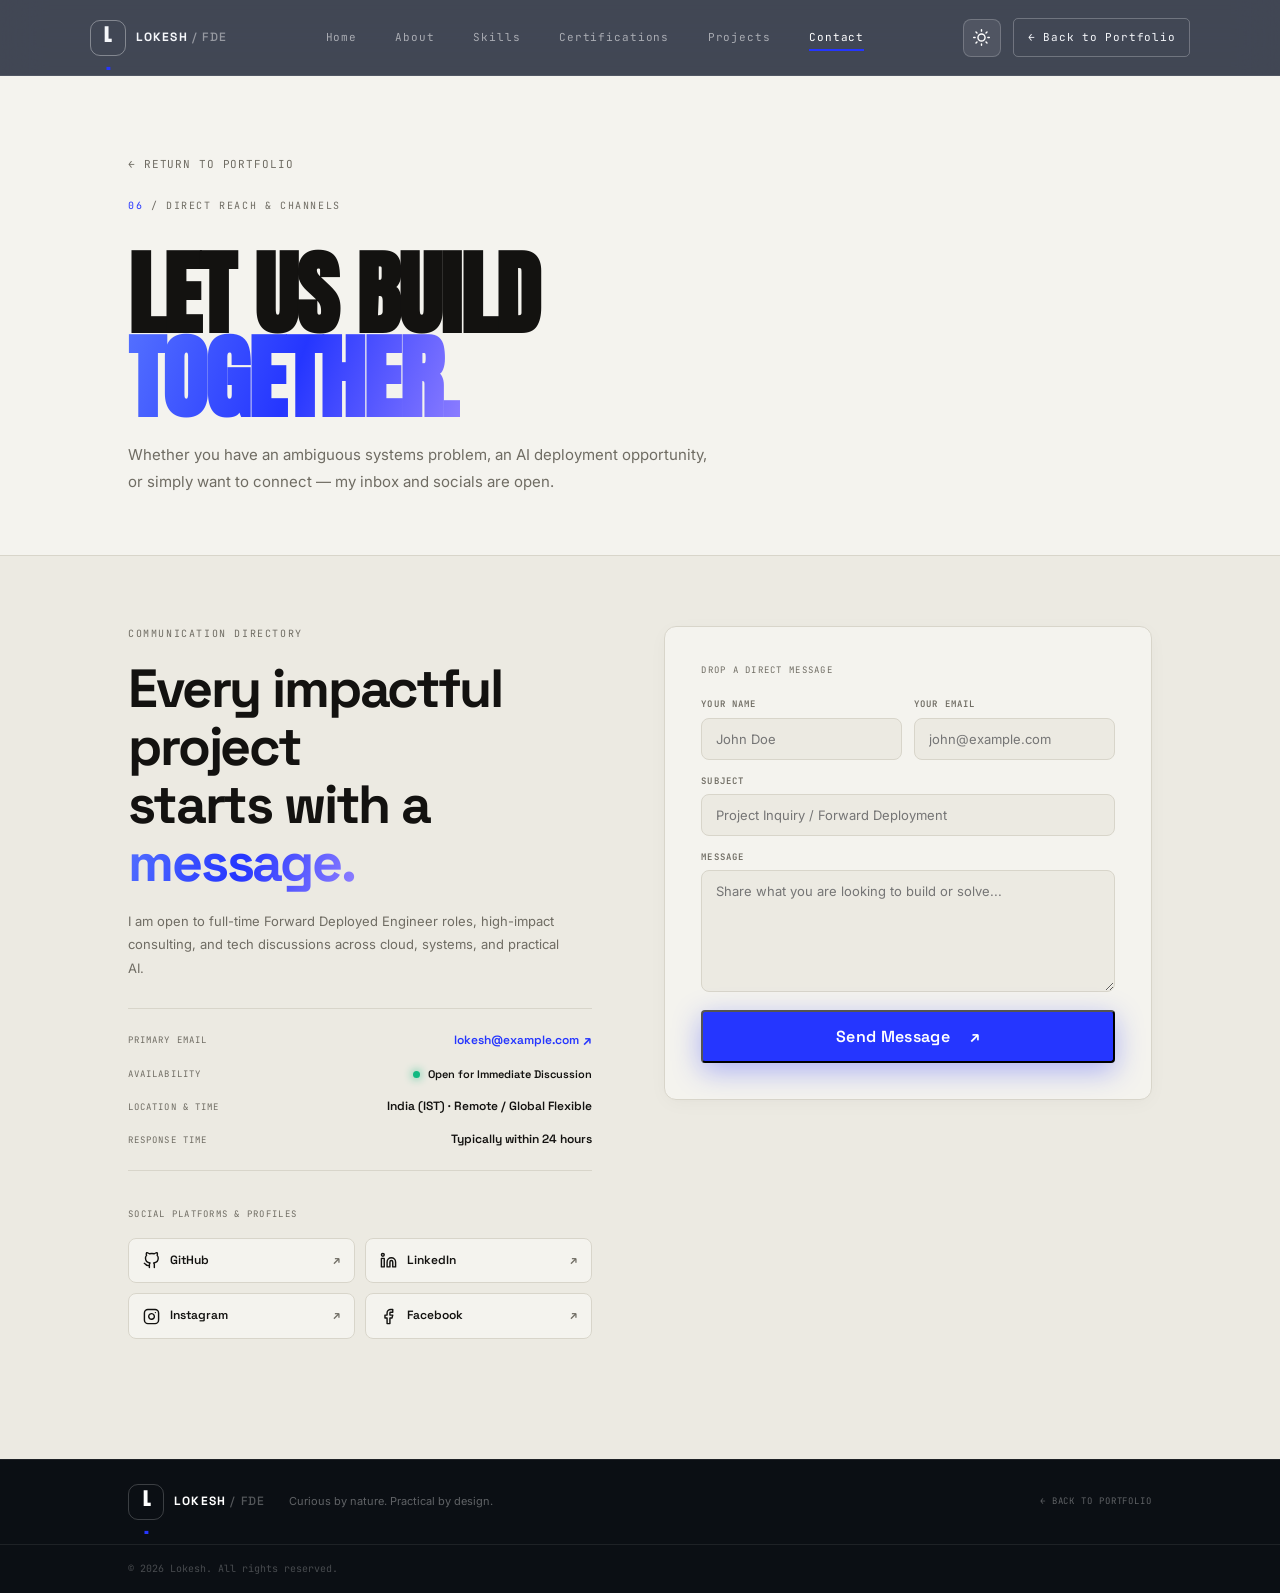
==== contact.html @ 9131e367 "Initial commit: Lokesh portfolio website with editorial theme, verified certifications, and interact" ====
<!DOCTYPE html>
<html lang="en">

<head>
  <meta charset="UTF-8">
  <meta name="viewport" content="width=device-width, initial-scale=1.0">
  <meta name="description"
    content="Contact Lokesh — Forward Deployed Engineer. Open for software, AI, and cloud infrastructure opportunities.">
  <title>Contact — Lokesh · Forward Deployed Engineer</title>
  <link rel="preconnect" href="https://fonts.googleapis.com">
  <link rel="preconnect" href="https://fonts.gstatic.com" crossorigin>
  <link
    href="https://fonts.googleapis.com/css2?family=Anton&family=Space+Grotesk:wght@400;500;600;700&family=Inter:wght@400;500;600&family=JetBrains+Mono:wght@400;500&display=swap"
    rel="stylesheet">
  <link href="https://unpkg.com/aos@2.3.4/dist/aos.css" rel="stylesheet">
  <script>
    (function() {
      var t = localStorage.getItem("portfolio_theme") || "light";
      document.documentElement.setAttribute("data-theme", t);
    })();
  </script>
  <link rel="stylesheet" href="style.css">
  <script src="https://unpkg.com/aos@2.3.4/dist/aos.js" defer></script>
  <script src="script.js" defer></script>
  <style>
    .contact-page-hero {
      padding: 150px 10vw 60px;
      background: var(--paper);
      border-bottom: 1px solid var(--line);
    }
    .back-home-link {
      display: inline-flex;
      align-items: center;
      gap: 8px;
      font-family: var(--font-mono);
      font-size: 11px;
      letter-spacing: .08em;
      color: var(--muted);
      margin-bottom: 24px;
      transition: color .2s, transform .2s;
    }
    .back-home-link:hover {
      color: var(--accent);
      transform: translateX(-4px);
    }
    .contact-page-title {
      font-family: var(--font-hero);
      font-size: clamp(48px, 8vw, 92px);
      line-height: .92;
      letter-spacing: -.02em;
      color: var(--ink);
      margin: 12px 0 20px;
    }
    .contact-page-sub {
      font-size: 15px;
      line-height: 1.8;
      color: var(--muted);
      max-width: 580px;
    }
    .contact-page-main {
      padding: 70px 10vw 120px;
      background: var(--paper-2);
    }
  </style>
</head>

<body>
  <div class="scroll-progress" id="scrollProgress" aria-hidden="true"></div>

  <header class="site-header scrolled" id="siteHeader">
    <a class="brand" href="index.html#home" aria-label="Lokesh home">
      <span class="brand-mark">L<span class="accent-dot">.</span></span>
      <span class="brand-text">LOKESH<span class="brand-sub"> / FDE</span></span>
    </a>
    <nav class="nav" id="mainNav">
      <a class="nav-link" href="index.html#home">Home</a>
      <a class="nav-link" href="index.html#about">About</a>
      <a class="nav-link" href="index.html#skills">Skills</a>
      <a class="nav-link" href="index.html#certifications">Certifications</a>
      <a class="nav-link" href="index.html#projects">Projects</a>
      <a class="nav-link active" href="contact.html">Contact</a>
    </nav>
    <div class="header-right">
      <button class="theme-toggle-btn" id="themeToggle" aria-label="Toggle theme" title="Toggle theme">
        <svg class="icon-sun" viewBox="0 0 24 24" fill="none" stroke="currentColor" stroke-width="2" stroke-linecap="round" stroke-linejoin="round">
          <circle cx="12" cy="12" r="5"></circle>
          <line x1="12" y1="1" x2="12" y2="3"></line>
          <line x1="12" y1="21" x2="12" y2="23"></line>
          <line x1="4.22" y1="4.22" x2="5.64" y2="5.64"></line>
          <line x1="18.36" y1="18.36" x2="19.78" y2="19.78"></line>
          <line x1="1" y1="12" x2="3" y2="12"></line>
          <line x1="21" y1="12" x2="23" y2="12"></line>
          <line x1="4.22" y1="19.78" x2="5.64" y2="18.36"></line>
          <line x1="18.36" y1="5.64" x2="19.78" y2="4.22"></line>
        </svg>
        <svg class="icon-moon" viewBox="0 0 24 24" fill="none" stroke="currentColor" stroke-width="2" stroke-linecap="round" stroke-linejoin="round">
          <path d="M21 12.79A9 9 0 1 1 11.21 3 7 7 0 0 0 21 12.79z"></path>
        </svg>
      </button>
      <a class="header-cta" href="index.html#home">&#x2190; Back to Portfolio</a>
      <button class="menu-toggle" id="menuToggle" aria-label="Toggle navigation" aria-expanded="false">
        <span></span><span></span>
      </button>
    </div>
  </header>

  <main>
    <section class="contact-page-hero">
      <div class="container">
        <a href="index.html" class="back-home-link">&#x2190; RETURN TO PORTFOLIO</a>
        <div class="section-label" data-aos="fade-up"><span class="label-num">06</span> / DIRECT REACH &amp; CHANNELS</div>
        <h1 class="contact-page-title" data-aos="fade-up" data-aos-delay="100">
          LET US BUILD<br><span class="gradient-text">TOGETHER.</span>
        </h1>
        <p class="contact-page-sub" data-aos="fade-up" data-aos-delay="200">
          Whether you have an ambiguous systems problem, an AI deployment opportunity, or simply want to connect — my inbox and socials are open.
        </p>
      </div>
    </section>

    <section class="contact-page-main">
      <div class="container">
        <div class="contact-grid">
          <div class="contact-left" data-aos="fade-up" data-aos-delay="100">
            <p class="contact-eyebrow">COMMUNICATION DIRECTORY</p>
            <h2 class="section-heading">Every impactful project<br>starts with a <span class="gradient-text">message.</span></h2>
            <p class="contact-copy">
              I am open to full-time Forward Deployed Engineer roles, high-impact consulting, and tech discussions across cloud, systems, and practical AI.
            </p>

            <div class="contact-info-list">
              <div class="contact-info-item">
                <span class="info-label">PRIMARY EMAIL</span>
                <a href="mailto:lokesh@example.com" class="info-value email-link">lokesh@example.com <span class="arr">&#x2197;</span></a>
              </div>
              <div class="contact-info-item">
                <span class="info-label">AVAILABILITY</span>
                <span class="info-value status-badge"><span class="status-dot"></span> Open for Immediate Discussion</span>
              </div>
              <div class="contact-info-item">
                <span class="info-label">LOCATION &amp; TIME</span>
                <span class="info-value">India (IST) &#xB7; Remote / Global Flexible</span>
              </div>
              <div class="contact-info-item">
                <span class="info-label">RESPONSE TIME</span>
                <span class="info-value">Typically within 24 hours</span>
              </div>
            </div>

            <div class="social-channels">
              <span class="social-label">SOCIAL PLATFORMS &amp; PROFILES</span>
              <div class="social-links-grid">
                <a href="https://github.com/lokeshkottagulli" target="_blank" rel="noreferrer" class="social-link-btn" title="GitHub">
                  <svg xmlns="http://www.w3.org/2000/svg" width="17" height="17" viewBox="0 0 24 24" fill="none" stroke="currentColor" stroke-width="2" stroke-linecap="round" stroke-linejoin="round">
                    <path d="M9 19c-5 1.5-5-2.5-7-3m14 6v-3.87a3.37 3.37 0 0 0-.94-2.61c3.14-.35 6.44-1.54 6.44-7A5.44 5.44 0 0 0 20 4.77 5.07 5.07 0 0 0 19.91 1S18.73.65 16 2.48a13.38 13.38 0 0 0-7 0C6.27.65 5.09 1 5.09 1A5.07 5.07 0 0 0 5 4.77a5.44 5.44 0 0 0-1.5 3.78c0 5.42 3.3 6.61 6.44 7A3.37 3.37 0 0 0 9 18.13V22"></path>
                  </svg>
                  <span>GitHub</span>
                  <span class="link-arrow">&#x2197;</span>
                </a>

                <a href="https://www.linkedin.com/in/lokesh-kottagulli-b206aa238/" target="_blank" rel="noreferrer" class="social-link-btn" title="LinkedIn">
                  <svg xmlns="http://www.w3.org/2000/svg" width="17" height="17" viewBox="0 0 24 24" fill="none" stroke="currentColor" stroke-width="2" stroke-linecap="round" stroke-linejoin="round">
                    <path d="M16 8a6 6 0 0 1 6 6v7h-4v-7a2 2 0 0 0-2-2 2 2 0 0 0-2 2v7h-4v-7a6 6 0 0 1 6-6z"></path>
                    <rect x="2" y="9" width="4" height="12"></rect>
                    <circle cx="4" cy="4" r="2"></circle>
                  </svg>
                  <span>LinkedIn</span>
                  <span class="link-arrow">&#x2197;</span>
                </a>

                <a href="https://www.instagram.com/" target="_blank" rel="noreferrer" class="social-link-btn instagram" title="Instagram">
                  <svg xmlns="http://www.w3.org/2000/svg" width="17" height="17" viewBox="0 0 24 24" fill="none" stroke="currentColor" stroke-width="2" stroke-linecap="round" stroke-linejoin="round">
                    <rect x="2" y="2" width="20" height="20" rx="5" ry="5"></rect>
                    <path d="M16 11.37A4 4 0 1 1 12.63 8 4 4 0 0 1 16 11.37z"></path>
                    <line x1="17.5" y1="6.5" x2="17.51" y2="6.5"></line>
                  </svg>
                  <span>Instagram</span>
                  <span class="link-arrow">&#x2197;</span>
                </a>

                <a href="https://www.facebook.com/" target="_blank" rel="noreferrer" class="social-link-btn facebook" title="Facebook">
                  <svg xmlns="http://www.w3.org/2000/svg" width="17" height="17" viewBox="0 0 24 24" fill="none" stroke="currentColor" stroke-width="2" stroke-linecap="round" stroke-linejoin="round">
                    <path d="M18 2h-3a5 5 0 0 0-5 5v3H7v4h3v8h4v-8h3l1-4h-4V7a1 1 0 0 1 1-1h3z"></path>
                  </svg>
                  <span>Facebook</span>
                  <span class="link-arrow">&#x2197;</span>
                </a>
              </div>
            </div>
          </div>

          <div class="contact-panel" data-aos="fade-up" data-aos-delay="200">
            <span class="panel-label">DROP A DIRECT MESSAGE</span>
            <form class="contact-form" id="contactForm">
              <div class="form-row">
                <div class="form-group">
                  <label for="nameInput">YOUR NAME</label>
                  <input type="text" id="nameInput" name="name" placeholder="John Doe" required>
                </div>
                <div class="form-group">
                  <label for="emailInput">YOUR EMAIL</label>
                  <input type="email" id="emailInput" name="email" placeholder="john@example.com" required>
                </div>
              </div>
              <div class="form-group">
                <label for="subjectInput">SUBJECT</label>
                <input type="text" id="subjectInput" name="subject" placeholder="Project Inquiry / Forward Deployment" required>
              </div>
              <div class="form-group">
                <label for="messageInput">MESSAGE</label>
                <textarea id="messageInput" name="message" rows="6" placeholder="Share what you are looking to build or solve..." required></textarea>
              </div>
              <button type="submit" class="btn btn-primary submit-btn" id="submitBtn">
                <span>Send Message</span> <span>&#x2197;</span>
              </button>
              <div class="form-feedback" id="formFeedback" role="status" aria-live="polite"></div>
            </form>
          </div>
        </div>
      </div>
    </section>
  </main>

  <footer class="site-footer">
    <div class="footer-inner">
      <a class="brand" href="index.html#home">
        <span class="brand-mark">L<span class="accent-dot">.</span></span>
        <span class="brand-text">LOKESH<span class="brand-sub"> / FDE</span></span>
      </a>
      <span class="footer-tagline">Curious by nature. Practical by design.</span>
      <a href="index.html#home" class="back-top">&#x2190; BACK TO PORTFOLIO</a>
    </div>
    <div class="footer-bottom">
      <span>&#xa9; <span id="year"></span> Lokesh. All rights reserved.</span>
    </div>
  </footer>
</body>

</html>
---- style.css ----
/* ======================================================
   LOKESH FDE PORTFOLIO — Editorial Warm-Paper Theme
   Inspired by portfolio78161.netlify.app
   ====================================================== */

/* ── Custom Properties ───────────────────────────────── */
:root {
  --paper: #f4f3ee;
  /* Warm Tactile Cream Paper */
  --paper-2: #eceae2;
  /* Secondary Warm Paper */
  --paper-3: #e2dfd5;
  /* Accent Warm Paper */
  --ink: #131210;
  /* Deep Stark Charcoal Ink */
  --ink-soft: #262420;
  /* Soft Charcoal */
  --muted: #6f6c63;
  /* Warm Muted Neutral */
  --muted-light: #9e9a8f;
  /* Light Muted Neutral */
  --line: #d8d5ca;
  /* Signature Warm Hairline */
  --line-strong: #bfbcae;
  /* Strong Hairline */
  --accent: #2536ff;
  /* Electric Klein Blue */
  --accent-hover: #1727e0;
  /* Deep Electric Blue */
  --accent-soft: rgba(37, 54, 255, 0.08);
  --accent-glow: rgba(37, 54, 255, 0.22);
  --ink-dark: #0b0f14;
  /* Deep Onyx Black */
  --white: #ffffff;

  --font-hero: "Anton", "Space Grotesk", system-ui, sans-serif;
  --font-display: "Space Grotesk", "Inter", system-ui, sans-serif;
  --font-body: "Inter", system-ui, sans-serif;
  --font-mono: "JetBrains Mono", ui-monospace, monospace;

  --ease-out: cubic-bezier(0, 0, .2, 1);
  --ease-io: cubic-bezier(.4, 0, .2, 1);

  --card-bg: #eceae2;
  --card-border: #d8d5ca;
  --card-shadow: 0 4px 20px -2px rgba(19, 18, 16, 0.04), 0 2px 6px -1px rgba(19, 18, 16, 0.02);
  --card-shadow-hover: 0 16px 36px -4px rgba(37, 54, 255, 0.14), 0 4px 12px -2px rgba(19, 18, 16, 0.04);
}

[data-theme="dark"] {
  --paper: #090d16;
  /* Deep Obsidian Night */
  --paper-2: #0e1422;
  --paper-3: #141d2e;
  --ink: #f4f3ee;
  --ink-soft: #eceae2;
  --muted: #9e9a8f;
  --muted-light: #6f6c63;
  --line: #1e293b;
  --line-strong: #334155;
  --accent: #4d62ff;
  --accent-hover: #6a7cff;
  --accent-soft: rgba(77, 98, 255, 0.12);
  --accent-glow: rgba(77, 98, 255, 0.28);
  --ink-dark: #020617;
  --white: #ffffff;

  --card-bg: #0e1523;
  --card-border: #1e2a3c;
  --card-shadow: 0 8px 30px rgba(0, 0, 0, 0.45);
  --card-shadow-hover: 0 16px 40px rgba(77, 98, 255, 0.22);
}

/* ── Reset ───────────────────────────────────────────── */
*,
*::before,
*::after {
  box-sizing: border-box;
  margin: 0;
  padding: 0;
}

html {
  scroll-behavior: smooth;
  scroll-padding-top: 80px;
  max-width: 100%;
  overflow-x: hidden;
  -webkit-text-size-adjust: 100%;
}

body {
  font-family: var(--font-body);
  background: var(--paper);
  color: var(--ink);
  -webkit-font-smoothing: antialiased;
  text-rendering: optimizeLegibility;
  overflow-x: hidden;
  line-height: 1.6;
}

a {
  color: inherit;
  text-decoration: none;
  -webkit-tap-highlight-color: transparent;
}

button {
  -webkit-tap-highlight-color: transparent;
  cursor: pointer;
}

img,
video {
  display: block;
  max-width: 100%;
}

::selection {
  background: var(--accent);
  color: #fff;
}

::-webkit-scrollbar {
  width: 10px;
}

::-webkit-scrollbar-track {
  background: var(--paper-2);
}

::-webkit-scrollbar-thumb {
  background: var(--line-strong);
  border: 3px solid var(--paper-2);
  border-radius: 999px;
}

::-webkit-scrollbar-thumb:hover {
  background: var(--muted);
}

/* ── Scroll Progress ─────────────────────────────────── */
.scroll-progress {
  position: fixed;
  top: 0;
  left: 0;
  z-index: 1000;
  width: 0;
  height: 3px;
  background: var(--accent);
  transition: width .1s linear;
}

/* ── Site Header ─────────────────────────────────────── */
.site-header {
  position: fixed;
  z-index: 100;
  inset: 0 0 auto;
  height: 76px;
  display: flex;
  align-items: center;
  justify-content: space-between;
  padding: 0 7vw;
  color: #f5f7fa;
  background: rgba(15, 23, 42, 0.78);
  border-bottom: 1px solid rgba(255, 255, 255, 0.08);
  backdrop-filter: blur(20px);
  transition: background .3s, border-color .3s, color .3s, box-shadow .3s;
}

.site-header.hero-video-playing {
  visibility: hidden;
}

.site-header.scrolled {
  background: rgba(244, 243, 238, 0.95);
  border-bottom: 1px solid var(--line);
  color: var(--ink);
  box-shadow: 0 4px 20px rgba(19, 18, 16, 0.04);
}

.site-header.scrolled .brand-text {
  color: var(--ink);
}

.site-header.scrolled .brand-mark {
  border-color: var(--ink);
  color: var(--ink);
}

.site-header.scrolled .brand-sub {
  color: var(--muted);
}

.site-header.scrolled .nav-link {
  color: var(--muted);
}

.site-header.scrolled .nav-link:hover,
.site-header.scrolled .nav-link.active {
  color: var(--ink);
}

.site-header.scrolled .header-cta {
  border-color: var(--ink);
  color: var(--paper);
  background: var(--ink);
}

.site-header.scrolled .header-cta:hover {
  border-color: var(--accent);
  background: var(--accent);
  color: #fff;
}

.site-header.scrolled .menu-toggle span {
  background: var(--ink);
}

[data-theme="dark"] .site-header.scrolled {
  background: rgba(9, 13, 22, 0.95);
  border-bottom: 1px solid var(--line);
  color: #f8fafc;
  box-shadow: 0 4px 24px rgba(0, 0, 0, 0.5);
}

[data-theme="dark"] .site-header.scrolled .brand-text {
  color: #f8fafc;
}

[data-theme="dark"] .site-header.scrolled .brand-mark {
  border-color: rgba(255, 255, 255, 0.3);
  color: #fff;
}

[data-theme="dark"] .site-header.scrolled .brand-sub {
  color: rgba(255, 255, 255, 0.45);
}

[data-theme="dark"] .site-header.scrolled .nav-link {
  color: rgba(255, 255, 255, 0.6);
}

[data-theme="dark"] .site-header.scrolled .nav-link:hover,
[data-theme="dark"] .site-header.scrolled .nav-link.active {
  color: #fff;
}

[data-theme="dark"] .site-header.scrolled .header-cta {
  border-color: rgba(255, 255, 255, 0.25);
  color: #fff;
  background: transparent;
}

[data-theme="dark"] .site-header.scrolled .menu-toggle span {
  background: #fff;
}

.header-right {
  display: flex;
  align-items: center;
  gap: 12px;
}

/* Theme Toggle Button */
.theme-toggle-btn {
  display: inline-flex;
  align-items: center;
  justify-content: center;
  width: 38px;
  height: 38px;
  border-radius: 8px;
  background: rgba(255, 255, 255, 0.08);
  border: 1px solid rgba(255, 255, 255, 0.2);
  color: #ffffff;
  cursor: pointer;
  transition: all .25s var(--ease-out);
}

.theme-toggle-btn:hover {
  background: rgba(255, 255, 255, 0.18);
  border-color: rgba(255, 255, 255, 0.4);
  transform: translateY(-1px);
}

.site-header.scrolled .theme-toggle-btn {
  background: var(--paper-2);
  border-color: var(--line);
  color: var(--ink);
}

.site-header.scrolled .theme-toggle-btn:hover {
  background: var(--paper-3);
  border-color: var(--line-strong);
  color: var(--accent);
}

[data-theme="dark"] .site-header.scrolled .theme-toggle-btn {
  background: rgba(255, 255, 255, 0.08);
  border-color: rgba(255, 255, 255, 0.18);
  color: #fff;
}

.theme-toggle-btn svg {
  width: 17px;
  height: 17px;
  display: block;
}

.theme-toggle-btn .icon-moon {
  display: none;
}

.theme-toggle-btn .icon-sun {
  display: block;
}

[data-theme="dark"] .theme-toggle-btn .icon-sun {
  display: none;
}

[data-theme="dark"] .theme-toggle-btn .icon-moon {
  display: block;
}

.brand {
  display: inline-flex;
  align-items: center;
  gap: 10px;
  font-family: var(--font-display);
  font-size: 12px;
  font-weight: 700;
  letter-spacing: .1em;
  white-space: nowrap;
}

.brand-mark {
  display: grid;
  place-items: center;
  width: 36px;
  height: 36px;
  border: 1px solid rgba(255, 255, 255, .35);
  border-radius: 10px;
  font-size: 18px;
  font-family: var(--font-hero);
  letter-spacing: -.04em;
}

.accent-dot {
  color: var(--accent);
}

.brand-sub {
  color: rgba(255, 255, 255, .45);
  font-weight: 500;
}

.brand-text {
  color: inherit;
}

.nav {
  display: flex;
  gap: clamp(18px, 3vw, 40px);
}

.nav-link {
  font-family: var(--font-mono);
  font-size: 11px;
  letter-spacing: .08em;
  color: rgba(255, 255, 255, .55);
  transition: color .2s;
}

.nav-link:hover,
.nav-link.active {
  color: #fff;
}

.nav-link.active {
  position: relative;
}

.nav-link.active::after {
  content: "";
  position: absolute;
  left: 0;
  bottom: -5px;
  width: 100%;
  height: 2px;
  background: var(--accent);
}

.header-cta {
  font-family: var(--font-mono);
  font-size: 11px;
  letter-spacing: .07em;
  border: 1px solid rgba(255, 255, 255, .25);
  padding: 10px 14px;
  border-radius: 5px;
  transition: border-color .2s, background .2s;
}

.header-cta:hover {
  border-color: var(--accent);
  background: rgba(37, 54, 255, .15);
}

.header-cta span {
  color: #7a8fff;
  margin-left: 8px;
}

.menu-toggle {
  display: none;
  flex-direction: column;
  justify-content: center;
  gap: 6px;
  background: none;
  border: 0;
  padding: 10px;
  order: 3;
}

.menu-toggle span {
  display: block;
  width: 22px;
  height: 2px;
  background: white;
  transition: transform .2s;
}

.menu-toggle[aria-expanded="true"] span:first-child {
  transform: translateY(4px) rotate(45deg);
}

.menu-toggle[aria-expanded="true"] span:last-child {
  transform: translateY(-4px) rotate(-45deg);
}

/* ── Hero ────────────────────────────────────────────── */
.hero {
  position: relative;
  min-height: 760px;
  height: min(940px, 100svh);
  display: flex;
  align-items: center;
  overflow: hidden;
  background: #0b0f14;
  color: #fff;
  padding: 100px 10vw 80px;
}

.hero-video {
  position: absolute;
  inset: 0;
  width: 100%;
  height: 100%;
  object-fit: cover;
  object-position: center;
  opacity: .92;
  pointer-events: none;
}

.hero-overlay {
  position: absolute;
  inset: 0;
  background:
    linear-gradient(90deg, rgba(5, 8, 14, .68) 0%, rgba(5, 8, 14, .38) 48%, transparent 90%),
    linear-gradient(0deg, rgba(8, 12, 18, .75) 0%, transparent 32%, transparent 85%, rgba(8, 12, 18, .3) 100%);
  pointer-events: none;
}

/* Sound button */
.hero-sound-btn {
  position: absolute;
  bottom: 28px;
  right: 32px;
  z-index: 10;
  width: 46px;
  height: 46px;
  display: flex;
  align-items: center;
  justify-content: center;
  background: rgba(255, 255, 255, .07);
  border: 1px solid rgba(255, 255, 255, .2);
  border-radius: 50%;
  color: #fff;
  backdrop-filter: blur(10px);
  transition: background .25s, transform .2s, box-shadow .25s;
}

.hero-sound-btn:hover {
  background: rgba(37, 54, 255, .3);
  box-shadow: 0 0 20px rgba(37, 54, 255, .4);
  transform: scale(1.08);
}

.hero-sound-btn svg {
  width: 18px;
  height: 18px;
  pointer-events: none;
}

.hero-sound-btn .icon-sound-off {
  display: none;
}

.hero-sound-btn.muted .icon-sound-on {
  display: none;
}

.hero-sound-btn.muted .icon-sound-off {
  display: block;
}

.hero-sound-btn.muted {
  border-color: rgba(255, 80, 80, .35);
  color: #ff9090;
}

/* Hero inner layout */
.hero-inner {
  position: relative;
  z-index: 2;
  max-width: 760px;
}

/* Eyebrow */
.hero-eyebrow {
  display: flex;
  align-items: center;
  gap: 10px;
  font-family: var(--font-mono);
  font-size: 10px;
  letter-spacing: .16em;
  color: rgba(255, 255, 255, .55);
  margin-bottom: 28px;
}

.status-dot {
  flex-shrink: 0;
  width: 7px;
  height: 7px;
  background: #75e1ae;
  border-radius: 50%;
  box-shadow: 0 0 14px #75e1ae;
  animation: pulse-dot 2s infinite;
}

.eyebrow-sep {
  color: rgba(255, 255, 255, .25);
}

/* Hero title */
.hero-title {
  font-family: var(--font-hero);
  font-size: clamp(2.25rem, 4.6vw, 4.5rem);
  line-height: 1.12;
  letter-spacing: -.02em;
  font-weight: 400;
  margin: 0 0 28px;
  color: #fff;
  overflow: visible;
}

.hero-title-ending {
  display: grid;
  overflow-wrap: anywhere;
}

.hero-title-ending>span {
  grid-area: 1 / 1;
}

.hero-title-sizer {
  visibility: hidden;
}

.hero-title-accent {
  display: inline;
  white-space: pre-line;
  color: #7aaeff;
  background: linear-gradient(110deg, #7aaeff 0%, #5065ff 45%, #b89fff 100%);
  -webkit-background-clip: text;
  background-clip: text;
  -webkit-text-fill-color: transparent;
}

/* Typewriter */
.typewriter-cursor {
  display: inline-block;
  width: 4px;
  height: 0.82em;
  background: #6e8fff;
  margin-left: 5px;
  vertical-align: -0.04em;
  border-radius: 2px;
  box-shadow: 0 0 12px rgba(110, 143, 255, .9);
}

.typewriter-cursor.blinking {
  animation: blink .9s infinite;
}

@keyframes blink {

  0%,
  44% {
    opacity: 1
  }

  50%,
  95% {
    opacity: 0
  }

  100% {
    opacity: 1
  }
}

/* Hero sub */
.hero-sub {
  max-width: 500px;
  font-size: 14px;
  line-height: 1.9;
  color: rgba(255, 255, 255, .6);
  margin-bottom: 34px;
}

/* Hero buttons */
.hero-actions {
  display: flex;
  gap: 12px;
  flex-wrap: wrap;
  margin-bottom: 70px;
}

.btn {
  display: inline-flex;
  align-items: center;
  gap: 20px;
  padding: 14px 18px;
  font-family: var(--font-display);
  font-size: 12px;
  font-weight: 600;
  letter-spacing: .03em;
  border-radius: 4px;
  transition: transform .25s, background .25s, box-shadow .25s;
}

.btn:hover {
  transform: translateY(-3px);
}

.btn span {
  font-size: 16px;
}

.btn-primary {
  background: var(--accent);
  color: #fff;
  box-shadow: 0 8px 28px rgba(37, 54, 255, .35);
}

.btn-primary:hover {
  background: #3d4fff;
  box-shadow: 0 12px 36px rgba(37, 54, 255, .45);
}

.btn-ghost {
  border: 1px solid rgba(255, 255, 255, .3);
  color: #fff;
}

.btn-ghost:hover {
  border-color: rgba(255, 255, 255, .6);
  background: rgba(255, 255, 255, .07);
}

/* Hero meta */
.hero-meta {
  display: flex;
  align-items: center;
  gap: 22px;
  color: rgba(255, 255, 255, .4);
  font-size: 10px;
}

.hero-mono {
  font-family: var(--font-mono);
  letter-spacing: .12em;
  color: rgba(255, 255, 255, .6);
}

.hero-sep-line {
  width: 32px;
  height: 1px;
  background: rgba(255, 255, 255, .2);
}

.hero-cross {
  color: #7aaeff;
  margin-right: 6px;
}

/* Hero card */
.hero-card {
  position: absolute;
  z-index: 2;
  right: 10vw;
  bottom: 18%;
  width: 250px;
  padding: 22px;
  background: rgba(10, 15, 22, .65);
  border: 1px solid rgba(255, 255, 255, .18);
  backdrop-filter: blur(18px);
  transform: rotate(2deg);
}

.card-badge {
  font-family: var(--font-mono);
  font-size: 9px;
  letter-spacing: .14em;
  color: rgba(255, 255, 255, .4);
}

.card-quote {
  font-family: var(--font-display);
  font-size: 20px;
  line-height: 1.35;
  font-weight: 700;
  letter-spacing: -.04em;
  color: #fff;
  margin: 14px 0 20px;
}

.card-quote em {
  font-style: normal;
  color: #7aaeff;
}

.card-divider {
  height: 1px;
  background: rgba(255, 255, 255, .12);
  margin-bottom: 14px;
}

.card-footer-row {
  display: flex;
  flex-direction: column;
  gap: 6px;
  font-family: var(--font-mono);
  font-size: 8px;
  letter-spacing: .12em;
  color: rgba(255, 255, 255, .35);
}

.card-footer-row span:last-child {
  color: rgba(255, 255, 255, .7);
}

/* Scroll cue */
.scroll-cue {
  position: absolute;
  z-index: 2;
  bottom: 28px;
  left: 10vw;
  display: flex;
  align-items: center;
  gap: 12px;
  font-family: var(--font-mono);
  font-size: 9px;
  letter-spacing: .13em;
  color: rgba(255, 255, 255, .4);
}

.scroll-line {
  width: 1px;
  height: 34px;
  background: linear-gradient(#6e8fff, transparent);
}

/* ── Marquee Strip ───────────────────────────────────── */
.marquee-strip {
  overflow: hidden;
  background: var(--ink);
  border-top: 1px solid rgba(255, 255, 255, .06);
  border-bottom: 1px solid rgba(255, 255, 255, .06);
  padding: 14px 0;
}

.marquee-track {
  display: flex;
  align-items: center;
  gap: 28px;
  width: max-content;
  animation: marquee 28s linear infinite;
  font-family: var(--font-mono);
  font-size: 10px;
  letter-spacing: .18em;
  color: rgba(244, 243, 238, 0.72);
  white-space: nowrap;
}

.mdot {
  color: var(--accent);
  font-size: 14px;
  font-weight: 700;
}

@keyframes marquee {
  0% {
    transform: translate(0)
  }

  to {
    transform: translate(-50%)
  }
}

/* ── Shared Section Styles ───────────────────────────── */
.container {
  max-width: 1400px;
  margin: 0 auto;
}

.section {
  padding: 110px 10vw;
}

.section-label {
  font-family: var(--font-mono);
  font-size: 10px;
  letter-spacing: .16em;
  color: var(--muted);
  margin-bottom: 38px;
}

.section-label.light {
  color: rgba(255, 255, 255, .4);
}

.label-num {
  color: var(--accent);
}

.section-label.light .label-num {
  color: rgba(255, 255, 255, .6);
}

.section-heading {
  font-family: var(--font-display);
  font-size: clamp(32px, 4.2vw, 58px);
  line-height: 1.08;
  letter-spacing: -.04em;
  font-weight: 700;
  color: var(--ink);
}

.section-heading.light {
  color: #fff;
}

.section-heading.large {
  font-size: clamp(38px, 5.5vw, 72px);
}

.heading-muted {
  color: var(--muted);
}

.gradient-text {
  color: var(--accent);
  background: linear-gradient(110deg, #5572ff 0%, #2536ff 50%, #9080ff 100%);
  -webkit-background-clip: text;
  background-clip: text;
  -webkit-text-fill-color: transparent;
}

.section-sub {
  color: var(--muted);
  font-size: 13.5px;
  line-height: 1.6;
  margin-top: 8px;
  max-width: 580px;
}

.accent-dot {
  color: var(--accent);
}

.section-title-row {
  display: flex;
  justify-content: space-between;
  align-items: flex-end;
  gap: 24px;
  margin-bottom: 44px;
}

.section-title-row>p {
  font-size: 12px;
  line-height: 1.8;
  color: var(--muted);
  margin: 0;
}

.section-title-row.light>p {
  color: rgba(255, 255, 255, .45);
}

.tags {
  display: flex;
  flex-wrap: wrap;
  gap: 6px;
  margin-top: 18px;
}

.tags span {
  padding: 5px 10px;
  border-radius: 4px;
  background: var(--paper);
  border: 1px solid var(--line);
  color: var(--ink);
  font-family: var(--font-mono);
  font-size: 9.5px;
  letter-spacing: .04em;
  font-weight: 500;
  transition: all .2s;
}

.tags span:hover {
  border-color: var(--accent);
  color: var(--accent);
}

/* ── About ───────────────────────────────────────────── */
.about-section {
  background: var(--paper);
}

.about-grid {
  display: grid;
  grid-template-columns: minmax(300px, 400px) 1fr;
  gap: clamp(36px, 6vw, 80px);
  align-items: center;
  margin-bottom: 72px;
}

.about-image-wrapper {
  position: relative;
  width: 100%;
}

.about-image-card {
  position: relative;
  width: 100%;
  max-width: 400px;
  height: 480px;
  background: radial-gradient(circle at 50% 30%, #1e2b3e 0%, #0c1219 75%);
  border: 1px solid var(--line);
  border-radius: 12px;
  overflow: hidden;
  box-shadow: 0 24px 48px -12px rgba(15, 23, 42, 0.12), 0 2px 6px rgba(15, 23, 42, 0.04);
  display: flex;
  align-items: flex-end;
  justify-content: center;
  cursor: pointer;
  transition: transform .4s var(--ease-out), box-shadow .4s var(--ease-out);
}

.about-image-card:hover {
  transform: translateY(-4px);
  box-shadow: 0 32px 56px -12px var(--accent-glow), 0 2px 6px rgba(15, 23, 42, 0.06);
}

/* Subtle corner editorial accent line */
.about-image-card::before {
  content: "";
  position: absolute;
  inset: 0;
  background: radial-gradient(circle at 80% 20%, rgba(37, 54, 255, 0.25) 0%, transparent 60%);
  pointer-events: none;
  z-index: 1;
}

.about-img {
  width: 100%;
  height: 100%;
  object-fit: cover;
  object-position: top center;
  position: relative;
  z-index: 2;
  filter: grayscale(100%) contrast(1.05) brightness(.98);
  transition: filter 0.7s var(--ease-out), transform 0.7s var(--ease-out);
  will-change: filter, transform;
}

.about-image-card:hover .about-img {
  filter: grayscale(0%) contrast(1.02) brightness(1);
  transform: scale(1.04);
}

.about-image-badge {
  position: absolute;
  bottom: 18px;
  left: 18px;
  z-index: 3;
  display: inline-flex;
  align-items: center;
  gap: 8px;
  background: rgba(12, 18, 25, 0.88);
  border: 1px solid rgba(255, 255, 255, 0.18);
  backdrop-filter: blur(14px);
  padding: 8px 16px;
  border-radius: 999px;
  font-family: var(--font-mono);
  font-size: 10px;
  letter-spacing: .12em;
  color: #fff;
  box-shadow: 0 4px 16px rgba(0, 0, 0, 0.25);
  transition: border-color .3s, box-shadow .3s;
}

.about-image-card:hover .about-image-badge {
  border-color: rgba(37, 54, 255, 0.4);
  box-shadow: 0 4px 20px rgba(37, 54, 255, 0.25);
}

.about-badge-dot {
  width: 7px;
  height: 7px;
  background: #75e1ae;
  border-radius: 50%;
  box-shadow: 0 0 10px #75e1ae;
}

.about-content {
  display: flex;
  flex-direction: column;
  gap: 22px;
}

.about-body {
  color: var(--muted);
  font-size: 14px;
  line-height: 1.9;
}

.about-body p+p {
  margin-top: 14px;
}

.text-link {
  display: inline-flex;
  align-items: center;
  gap: 8px;
  margin-top: 8px;
  font-family: var(--font-display);
  font-size: 13px;
  font-weight: 700;
  color: var(--accent);
  position: relative;
  width: fit-content;
}

.text-link::after {
  content: "";
  position: absolute;
  bottom: -2px;
  left: 0;
  width: 100%;
  height: 1px;
  background: currentColor;
  transform: scaleX(0);
  transform-origin: left;
  transition: transform .4s var(--ease-out);
}

.text-link:hover::after {
  transform: scaleX(1);
}

.text-link span {
  transition: transform .2s var(--ease-out);
}

.text-link:hover span {
  transform: translate(3px, -3px);
}

.principles {
  display: grid;
  grid-template-columns: repeat(3, 1fr);
  border-top: 1px solid var(--line);
}

.principle {
  padding: 26px 26px 0 0;
}

.principle+.principle {
  border-left: 1px solid var(--line);
  padding-left: 26px;
}

.principle-no {
  font-family: var(--font-mono);
  font-size: 10px;
  color: var(--muted);
}

.principle-icon {
  display: block;
  font-size: 24px;
  color: var(--accent);
  margin: 22px 0 12px;
}

.principle h3 {
  font-family: var(--font-display);
  font-size: 15px;
  font-weight: 600;
  margin-bottom: 10px;
}

.principle p {
  font-size: 12px;
  line-height: 1.75;
  color: var(--muted);
  max-width: 260px;
}

/* ── Skills ──────────────────────────────────────────── */
.skills-section {
  background: var(--paper);
  color: var(--ink);
  border-top: 1px solid var(--line);
  border-bottom: 1px solid var(--line);
  padding: 64px 0 80px;
}

.skills-header-bar {
  display: flex;
  align-items: baseline;
  justify-content: space-between;
  border-bottom: 1px solid var(--line);
  padding-bottom: 16px;
  margin-bottom: 40px;
}

.skills-eyebrow {
  font-family: var(--font-mono);
  letter-spacing: .18em;
  text-transform: uppercase;
  font-size: 0.7rem;
  font-weight: 500;
  color: var(--muted);
}

.skills-eyebrow-right {
  display: none;
}

@media (min-width: 640px) {
  .skills-eyebrow-right {
    display: block;
  }
}

.skills-title-row {
  display: grid;
  grid-template-columns: 1fr;
  gap: 24px;
  margin-bottom: 40px;
}

@media (min-width: 1024px) {
  .skills-title-row {
    grid-template-columns: 7fr 5fr;
    gap: 48px;
    margin-bottom: 64px;
  }
}

.skills-heading {
  font-family: var(--font-display);
  font-weight: 700;
  letter-spacing: -.03em;
  line-height: 1.08;
  color: var(--ink);
  font-size: clamp(30px, 5vw, 60px);
}

.skills-desc {
  font-family: var(--font-body);
  font-size: clamp(14px, 1.1vw, 18px);
  color: var(--muted);
  line-height: 1.65;
  max-width: 420px;
  align-self: end;
}

.skills-rows {
  /* Container for all rows */
}

.skill-row {
  display: grid;
  grid-template-columns: 1fr;
  gap: 16px;
  align-items: start;
  border-top: 1px solid var(--line);
  padding: 24px 0;
  transition: background .3s var(--ease-out);
}

.skill-row:last-child {
  border-bottom: 1px solid var(--line);
}

.skill-row:hover {
  background: var(--paper-2);
}

@media (min-width: 768px) {
  .skill-row {
    grid-template-columns: 4fr 8fr;
    gap: 32px;
    align-items: baseline;
    padding: 40px 0;
  }
}

.skill-row-left {
  display: flex;
  align-items: baseline;
  gap: 16px;
}

.skill-row-num {
  font-family: var(--font-mono);
  letter-spacing: .18em;
  text-transform: uppercase;
  font-size: 0.7rem;
  font-weight: 500;
  color: var(--muted);
  transition: color .3s;
}

.skill-row:hover .skill-row-num {
  color: var(--accent);
}

.skill-row-category {
  font-family: var(--font-display);
  font-weight: 700;
  letter-spacing: -.02em;
  line-height: 1.15;
  color: var(--ink);
  font-size: clamp(20px, 2.5vw, 30px);
  margin: 0;
  transition: transform .4s var(--ease-out);
}

.skill-row:hover .skill-row-category {
  transform: translateX(8px);
}

.skill-row-tags {
  display: flex;
  flex-wrap: wrap;
  gap: 10px;
}

.skill-tag {
  font-family: var(--font-mono);
  font-size: 0.7rem;
  font-weight: 500;
  color: var(--ink);
  border: 1px solid var(--line);
  padding: 6px 14px;
  transition: border-color .3s, color .3s;
  cursor: default;
  user-select: none;
}

.skill-tag:hover {
  border-color: var(--accent);
  color: var(--accent);
}

@media (min-width: 640px) {
  .skill-tag {
    font-size: 0.75rem;
    padding: 8px 16px;
  }
}

@media (min-width: 768px) {
  .skill-tag {
    font-size: 0.85rem;
    padding: 8px 18px;
  }
}

/* ── Certifications & Credentials ─────────────────────── */
.certifications-section {
  background: var(--paper);
  color: var(--ink);
  position: relative;
  border-top: 1px solid var(--line);
  border-bottom: 1px solid var(--line);
}

.cert-header-meta {
  display: flex;
  align-items: center;
  gap: 12px;
}

.cert-meta-badge {
  display: inline-flex;
  align-items: center;
  gap: 8px;
  background: var(--accent-soft);
  border: 1px solid rgba(37, 54, 255, 0.25);
  padding: 8px 16px;
  border-radius: 999px;
  font-family: var(--font-mono);
  font-size: 10px;
  letter-spacing: .08em;
  color: var(--accent);
}

.cert-badge-dot {
  width: 7px;
  height: 7px;
  background: #10b981;
  border-radius: 50%;
  box-shadow: 0 0 10px #10b981;
  animation: pulse-dot 2s infinite;
}

.cert-stat-strip {
  display: grid;
  grid-template-columns: repeat(4, 1fr);
  gap: 16px;
  margin-bottom: 34px;
  padding: 22px 28px;
  background: var(--paper-2);
  border: 1px solid var(--line);
  border-radius: 12px;
}

.cert-stat-item {
  display: flex;
  flex-direction: column;
  gap: 4px;
}

.cert-stat-item+.cert-stat-item {
  border-left: 1px solid var(--line);
  padding-left: 24px;
}

.cert-stat-num {
  font-family: var(--font-display);
  font-size: clamp(24px, 2.5vw, 34px);
  font-weight: 700;
  color: var(--ink);
  line-height: 1;
}

.cert-stat-num span {
  color: var(--accent);
}

.cert-stat-label {
  font-family: var(--font-mono);
  font-size: 10px;
  letter-spacing: .08em;
  color: var(--muted);
  text-transform: uppercase;
}

.cert-filter-bar {
  display: flex;
  align-items: center;
  gap: 10px;
  flex-wrap: wrap;
  margin-bottom: 28px;
}

.cert-filter-btn {
  font-family: var(--font-mono);
  font-size: 11px;
  letter-spacing: .05em;
  padding: 8px 18px;
  border-radius: 6px;
  background: var(--paper-2);
  border: 1px solid var(--line);
  color: var(--muted);
  transition: all .2s var(--ease-out);
  cursor: pointer;
}

.cert-filter-btn:hover {
  background: var(--paper-3);
  color: var(--ink);
  border-color: var(--line-strong);
}

.cert-filter-btn.active {
  background: var(--accent);
  color: #fff;
  border-color: var(--accent);
  box-shadow: 0 4px 14px var(--accent-glow);
}

.cert-grid {
  display: grid;
  grid-template-columns: repeat(2, 1fr);
  gap: 16px;
}

.cert-card {
  position: relative;
  background: var(--card-bg);
  border: 1px solid var(--card-border);
  border-radius: 12px;
  padding: 22px 24px;
  display: flex;
  flex-direction: column;
  justify-content: space-between;
  transition: transform .25s var(--ease-out), border-color .25s, box-shadow .25s, background .25s;
  overflow: hidden;
  box-shadow: var(--card-shadow);
}

.cert-card::before {
  content: "";
  position: absolute;
  top: 0;
  left: 0;
  bottom: 0;
  width: 3px;
  background: transparent;
  transition: background .25s;
}

.cert-card.type-course::before {
  background: #10b981;
}

.cert-card.type-domain::before {
  background: #8b5cf6;
}

.cert-card.type-infosys::before {
  background: #0284c7;
}

.cert-card:hover {
  transform: translateY(-4px);
  border-color: rgba(37, 54, 255, 0.45);
  box-shadow: var(--card-shadow-hover);
}

.cert-card.is-hidden {
  display: none !important;
}

.cert-card-header {
  display: flex;
  align-items: center;
  justify-content: space-between;
  margin-bottom: 12px;
}

.cert-type-pill {
  display: inline-flex;
  align-items: center;
  gap: 6px;
  font-family: var(--font-mono);
  font-size: 9.5px;
  font-weight: 600;
  letter-spacing: .12em;
  text-transform: uppercase;
}

.cert-type-pill.course {
  color: #059669;
}

.cert-type-pill.domain {
  color: #7c3aed;
}

.cert-type-pill.infosys {
  color: #0284c7;
}

[data-theme="dark"] .cert-type-pill.course {
  color: #34d399;
}

[data-theme="dark"] .cert-type-pill.domain {
  color: #c084fc;
}

[data-theme="dark"] .cert-type-pill.infosys {
  color: #38bdf8;
}

.cert-type-icon {
  display: inline-flex;
  align-items: center;
  justify-content: center;
}

.cert-id-tag {
  font-family: var(--font-mono);
  font-size: 9.5px;
  color: var(--muted);
  letter-spacing: .06em;
  font-weight: 500;
}

.cert-title {
  font-family: var(--font-display);
  font-size: 18px;
  font-weight: 700;
  color: var(--ink);
  letter-spacing: -.02em;
  line-height: 1.35;
  margin-bottom: 6px;
}

.cert-issuer {
  font-family: var(--font-body);
  font-size: 12px;
  color: var(--muted);
  line-height: 1.6;
}

.cert-skills-tags {
  display: flex;
  flex-wrap: wrap;
  gap: 6px;
  margin-top: 14px;
}

.cert-skills-tags span {
  display: inline-block;
  padding: 4px 9px;
  border-radius: 4px;
  background: var(--paper);
  border: 1px solid var(--line);
  color: var(--ink);
  font-family: var(--font-mono);
  font-size: 9px;
  font-weight: 500;
  letter-spacing: .03em;
  transition: all .2s var(--ease-out);
}

.cert-skills-tags span:hover {
  border-color: var(--accent);
  color: var(--accent);
}

[data-theme="dark"] .cert-skills-tags span {
  background: rgba(255, 255, 255, 0.06);
  border-color: rgba(255, 255, 255, 0.14);
  color: #f4f3ee;
}

.cert-actions {
  display: flex;
  align-items: center;
  gap: 16px;
  margin-top: 20px;
}

.cert-btn-download {
  display: inline-flex;
  align-items: center;
  gap: 7px;
  background: var(--accent);
  color: #fff;
  border: none;
  padding: 8px 16px;
  border-radius: 6px;
  font-family: var(--font-display);
  font-size: 11.5px;
  font-weight: 600;
  letter-spacing: .02em;
  cursor: pointer;
  transition: background .2s, transform .2s, box-shadow .2s;
  text-decoration: none;
}

.cert-btn-download:hover {
  background: var(--accent-hover);
  transform: translateY(-1px);
  box-shadow: 0 4px 14px var(--accent-glow);
}

.cert-btn-verify {
  display: inline-flex;
  align-items: center;
  gap: 6px;
  color: var(--muted);
  font-family: var(--font-mono);
  font-size: 11px;
  letter-spacing: .04em;
  background: var(--paper-2);
  border: 1px solid var(--line);
  cursor: pointer;
  padding: 7px 12px;
  border-radius: 6px;
  transition: color .2s, background .2s, border-color .2s;
  text-decoration: none;
}

.cert-btn-verify:hover {
  color: var(--accent);
  background: var(--accent-soft);
  border-color: rgba(37, 54, 255, 0.25);
}

.cert-btn-verify svg {
  flex-shrink: 0;
}

/* ── Certificate Modal ───────────────────────────────── */
.cert-modal-backdrop {
  position: fixed;
  inset: 0;
  z-index: 10000;
  background: rgba(4, 7, 12, 0.88);
  backdrop-filter: blur(14px);
  display: flex;
  align-items: center;
  justify-content: center;
  padding: 24px;
  opacity: 0;
  pointer-events: none;
  transition: opacity .3s var(--ease-out);
}

.cert-modal-backdrop.open {
  opacity: 1;
  pointer-events: auto;
}

.cert-modal {
  background: #0f1622;
  border: 1px solid #23344a;
  border-radius: 16px;
  width: 100%;
  max-width: 740px;
  max-height: 90vh;
  overflow-y: auto;
  box-shadow: 0 32px 70px -10px rgba(0, 0, 0, 0.7);
  display: flex;
  flex-direction: column;
  transform: scale(0.96) translateY(12px);
  transition: transform .3s var(--ease-out);
}

.cert-modal-backdrop.open .cert-modal {
  transform: scale(1) translateY(0);
}

.cert-modal-header {
  display: flex;
  align-items: center;
  justify-content: space-between;
  padding: 20px 26px;
  border-bottom: 1px solid #1c2b3d;
}

.cert-modal-title-wrap {
  display: flex;
  align-items: center;
  gap: 12px;
}

.cert-modal-icon {
  width: 38px;
  height: 38px;
  border-radius: 8px;
  background: rgba(91, 69, 255, 0.16);
  color: #8b9eff;
  display: grid;
  place-items: center;
  font-size: 18px;
}

.cert-modal-title {
  font-family: var(--font-display);
  font-size: 17px;
  font-weight: 700;
  color: #fff;
  margin: 0;
}

.cert-modal-sub {
  font-family: var(--font-mono);
  font-size: 10px;
  letter-spacing: .08em;
  color: rgba(255, 255, 255, 0.45);
}

.cert-modal-close {
  background: transparent;
  border: 1px solid #23344a;
  color: rgba(255, 255, 255, 0.7);
  width: 34px;
  height: 34px;
  border-radius: 8px;
  display: grid;
  place-items: center;
  font-size: 20px;
  cursor: pointer;
  transition: all .2s;
}

.cert-modal-close:hover {
  background: rgba(255, 255, 255, 0.1);
  color: #fff;
}

.cert-modal-body {
  padding: 24px 26px;
  display: flex;
  flex-direction: column;
  gap: 20px;
}

.cert-image-frame {
  width: 100%;
  border-radius: 10px;
  overflow: hidden;
  border: 1px solid #23344a;
  background: #080d14;
  box-shadow: 0 10px 30px rgba(0, 0, 0, 0.4);
}

.cert-image-frame img {
  width: 100%;
  height: auto;
  display: block;
}

.cert-digital-badge-card {
  padding: 28px 24px;
  border-radius: 12px;
  background: radial-gradient(circle at top right, #1b263b 0%, #0d1420 100%);
  border: 1px solid #223249;
  text-align: center;
  position: relative;
}

.cert-digital-badge-card h4 {
  font-family: var(--font-display);
  font-size: 20px;
  color: #fff;
  margin: 12px 0 6px;
}

.cert-recipient {
  font-family: var(--font-mono);
  font-size: 12px;
  color: #75dfb0;
  letter-spacing: .08em;
  margin-bottom: 12px;
}

.cert-meta-table {
  display: grid;
  grid-template-columns: repeat(2, 1fr);
  gap: 12px;
  text-align: left;
  background: rgba(0, 0, 0, 0.3);
  padding: 16px;
  border-radius: 8px;
  margin-top: 14px;
}

.cert-meta-cell {
  display: flex;
  flex-direction: column;
  gap: 2px;
}

.cert-meta-cell-label {
  font-family: var(--font-mono);
  font-size: 9px;
  color: rgba(255, 255, 255, 0.4);
  letter-spacing: .08em;
  text-transform: uppercase;
}

.cert-meta-cell-value {
  font-family: var(--font-body);
  font-size: 11px;
  color: #f5f7fa;
  font-weight: 500;
  word-break: break-all;
}

.cert-modal-footer {
  display: flex;
  align-items: center;
  justify-content: flex-end;
  gap: 12px;
  padding: 18px 26px;
  border-top: 1px solid #1c2b3d;
  background: rgba(12, 18, 26, 0.5);
}

/* ── Projects ────────────────────────────────────────── */
.projects-section {
  background: var(--paper-2);
  border-top: 1px solid var(--line);
  border-bottom: 1px solid var(--line);
}

.projects-section .section-title-row>p {
  color: var(--muted);
}

.project-list {
  border-top: 1px solid var(--line);
}

.project-row {
  display: grid;
  grid-template-columns: 60px 1fr 52px;
  gap: 22px;
  align-items: center;
  padding: 30px 0;
  border-bottom: 1px solid var(--line);
  transition: padding-left .25s var(--ease-out);
}

.project-row:hover {
  padding-left: 12px;
}

.project-number {
  font-family: var(--font-mono);
  font-size: 11px;
  color: var(--muted);
  align-self: start;
  padding-top: 5px;
}

.project-type {
  font-family: var(--font-mono);
  font-size: 9px;
  letter-spacing: .1em;
  color: var(--accent);
}

.project-info h3 {
  font-family: var(--font-display);
  font-size: clamp(17px, 2vw, 24px);
  font-weight: 700;
  letter-spacing: -.04em;
  margin: 8px 0;
  color: var(--ink);
}

.project-info p {
  font-size: 12px;
  line-height: 1.8;
  color: var(--muted);
  max-width: 600px;
  margin: 0;
}

.project-info .tags span {
  background: var(--paper);
  border: 1px solid var(--line);
  color: var(--ink);
  font-weight: 500;
}

.project-info .tags span:hover {
  border-color: var(--accent);
  color: var(--accent);
}

.project-arrow {
  display: grid;
  place-items: center;
  width: 44px;
  height: 44px;
  border-radius: 50%;
  background: var(--paper);
  border: 1px solid var(--line);
  font-size: 20px;
  color: var(--ink);
  transition: background .25s, color .25s, border-color .25s;
}

.project-arrow:hover {
  background: var(--accent);
  color: #fff;
  border-color: var(--accent);
}

.honesty-note {
  margin-top: 28px;
  font-size: 11px;
  line-height: 1.7;
  color: var(--muted);
}

.honesty-note span {
  color: var(--accent);
  margin-right: 6px;
}

/* ── Approach / How I work ───────────────────────────── */
.approach-section {
  background: var(--paper);
  color: var(--ink);
  border-top: 1px solid var(--line);
  border-bottom: 1px solid var(--line);
}

.approach-section .section-label.light {
  color: var(--muted);
}

.approach-section .section-heading.light {
  color: var(--ink);
}

.approach-section .section-title-row.light>p {
  color: var(--muted);
}

.steps {
  display: grid;
  grid-template-columns: repeat(4, 1fr);
  gap: 28px;
  margin-top: 64px;
}

.step {
  border-top: 1px solid var(--line);
  padding-top: 20px;
}

.step-num {
  font-family: var(--font-mono);
  font-size: 11px;
  color: var(--accent);
}

.step h3 {
  font-family: var(--font-display);
  font-size: 18px;
  font-weight: 600;
  margin: 24px 0 10px;
  color: var(--ink);
}

.step p {
  font-size: 12px;
  line-height: 1.8;
  color: var(--muted);
  max-width: 220px;
}

[data-theme="dark"] .approach-section {
  background: #0f1520;
  color: #fff;
}

[data-theme="dark"] .approach-section .section-label.light {
  color: rgba(255, 255, 255, .4);
}

[data-theme="dark"] .approach-section .section-heading.light {
  color: #fff;
}

[data-theme="dark"] .approach-section .section-title-row.light>p {
  color: rgba(255, 255, 255, .45);
}

[data-theme="dark"] .approach-section .step {
  border-top: 1px solid rgba(255, 255, 255, .12);
}

[data-theme="dark"] .approach-section .step h3 {
  color: #fff;
}

[data-theme="dark"] .approach-section .step p {
  color: rgba(255, 255, 255, .5);
}

/* ── Contact ─────────────────────────────────────────── */
.contact-section {
  background: var(--paper-2);
  border-top: 1px solid var(--line);
}

.contact-grid {
  display: grid;
  grid-template-columns: 1fr 1.05fr;
  gap: clamp(36px, 6vw, 72px);
  align-items: start;
}

.contact-eyebrow {
  font-family: var(--font-mono);
  font-size: 10px;
  letter-spacing: .16em;
  color: var(--muted);
  margin-bottom: 18px;
}

.contact-copy {
  font-size: 13px;
  line-height: 1.8;
  color: var(--muted);
  max-width: 440px;
  margin-top: 18px;
  margin-bottom: 28px;
}

.contact-info-list {
  display: flex;
  flex-direction: column;
  gap: 14px;
  padding: 20px 0;
  border-top: 1px solid var(--line);
  border-bottom: 1px solid var(--line);
  margin-bottom: 28px;
}

.contact-info-item {
  display: flex;
  justify-content: space-between;
  align-items: center;
  gap: 16px;
  font-size: 12px;
}

.info-label {
  font-family: var(--font-mono);
  font-size: 9px;
  letter-spacing: .12em;
  color: var(--muted);
}

.info-value {
  font-family: var(--font-display);
  font-weight: 600;
  color: var(--ink);
}

.email-link {
  color: var(--accent);
  transition: color .2s;
  display: inline-flex;
  align-items: center;
  gap: 4px;
}

.email-link:hover {
  color: #1522c7;
  text-decoration: underline;
}

.email-link .arr {
  font-size: 14px;
}

.status-badge {
  display: inline-flex;
  align-items: center;
  gap: 8px;
  font-size: 11px;
}

.status-badge .status-dot {
  width: 7px;
  height: 7px;
  background: #10b981;
  border-radius: 50%;
  box-shadow: 0 0 10px #10b981;
}

/* Social links */
.social-channels {
  margin-top: 8px;
}

.social-label {
  font-family: var(--font-mono);
  font-size: 9px;
  letter-spacing: .14em;
  color: var(--muted);
}

.social-links-grid {
  display: grid;
  grid-template-columns: repeat(2, 1fr);
  gap: 10px;
  margin-top: 14px;
}

.social-link-btn {
  display: flex;
  align-items: center;
  gap: 10px;
  padding: 12px 14px;
  background: var(--paper);
  border: 1px solid var(--line);
  border-radius: 8px;
  font-family: var(--font-display);
  font-size: 12px;
  font-weight: 600;
  color: var(--ink);
  transition: all .25s var(--ease-out);
}

.social-link-btn svg {
  flex-shrink: 0;
}

.social-link-btn .link-arrow {
  margin-left: auto;
  font-size: 12px;
  color: var(--muted);
  transition: transform .2s, color .2s;
}

.social-link-btn:hover {
  background: #fff;
  border-color: var(--accent);
  color: var(--accent);
  transform: translateY(-2px);
  box-shadow: 0 6px 18px rgba(37, 54, 255, 0.12);
}

.social-link-btn.instagram:hover {
  border-color: #e1306c;
  color: #e1306c;
  box-shadow: 0 6px 18px rgba(225, 48, 108, 0.15);
}

.social-link-btn.facebook:hover {
  border-color: #1877f2;
  color: #1877f2;
  box-shadow: 0 6px 18px rgba(24, 119, 242, 0.15);
}

.social-link-btn:hover .link-arrow {
  transform: translate(2px, -2px);
  color: currentColor;
}

.dedicated-page-note {
  display: flex;
  align-items: center;
  gap: 12px;
  margin-top: 24px;
  font-size: 11px;
  color: var(--muted);
}

.contact-page-link {
  font-family: var(--font-display);
  font-weight: 700;
  color: var(--accent);
  display: inline-flex;
  align-items: center;
  gap: 6px;
  transition: gap .2s;
}

.contact-page-link:hover {
  gap: 10px;
}

/* Contact form panel */
.contact-panel {
  background: var(--paper);
  padding: clamp(24px, 4vw, 36px);
  border: 1px solid var(--line);
  border-radius: 12px;
  box-shadow: var(--card-shadow);
}

.panel-label {
  display: block;
  font-family: var(--font-mono);
  font-size: 9px;
  letter-spacing: .14em;
  color: var(--muted);
  margin-bottom: 20px;
}

.contact-form {
  display: flex;
  flex-direction: column;
}

.form-row {
  display: grid;
  grid-template-columns: 1fr 1fr;
  gap: 12px;
}

.form-group {
  display: flex;
  flex-direction: column;
  gap: 6px;
  margin-bottom: 14px;
}

.form-group label {
  font-family: var(--font-mono);
  font-size: 9px;
  letter-spacing: .12em;
  color: var(--muted);
  font-weight: 600;
}

.form-group input,
.form-group textarea {
  width: 100%;
  padding: 12px 14px;
  background: var(--paper-2);
  border: 1px solid var(--line);
  border-radius: 8px;
  font-family: var(--font-body);
  font-size: 13px;
  color: var(--ink);
  transition: border-color .2s, box-shadow .2s, background .2s;
  box-sizing: border-box;
}

.form-group input:focus,
.form-group textarea:focus {
  outline: none;
  background: var(--paper);
  border-color: var(--accent);
  box-shadow: 0 0 0 3px var(--accent-soft);
}

.form-group textarea {
  resize: vertical;
  min-height: 100px;
}

.submit-btn {
  width: 100%;
  justify-content: center;
  margin-top: 4px;
}

.form-feedback {
  margin-top: 14px;
  font-family: var(--font-mono);
  font-size: 11px;
  padding: 12px 14px;
  border-radius: 5px;
  display: none;
  line-height: 1.5;
}

.form-feedback.success {
  display: block;
  background: rgba(16, 185, 129, 0.12);
  border: 1px solid #10b981;
  color: #065f46;
}

/* ── Footer ──────────────────────────────────────────── */
.site-footer {
  background: var(--ink-dark);
  color: #fff;
  border-top: 1px solid rgba(255, 255, 255, 0.08);
}

.footer-inner {
  display: flex;
  align-items: center;
  gap: 24px;
  flex-wrap: wrap;
  padding: 24px 10vw;
  border-bottom: 1px solid rgba(255, 255, 255, .08);
}

.footer-tagline {
  font-size: 11px;
  color: rgba(255, 255, 255, .35);
}

.back-top {
  margin-left: auto;
  font-family: var(--font-mono);
  font-size: 9px;
  letter-spacing: .1em;
  color: rgba(255, 255, 255, .35);
  transition: color .2s;
}

.back-top:hover {
  color: #fff;
}

.footer-bottom {
  padding: 16px 10vw;
  font-family: var(--font-mono);
  font-size: 10px;
  color: rgba(255, 255, 255, .25);
}

.site-footer .brand-mark {
  border-color: rgba(255, 255, 255, .2);
}

.site-footer .brand-sub {
  color: rgba(255, 255, 255, .3);
}

/* ── Animations ──────────────────────────────────────── */
@keyframes pulse-dot {

  0%,
  100% {
    box-shadow: 0 0 0 0 rgba(117, 225, 174, .5);
  }

  50% {
    box-shadow: 0 0 0 8px rgba(117, 225, 174, 0);
  }
}

/* ── Responsive ──────────────────────────────────────── */
@media (prefers-reduced-motion: reduce) {

  *,
  *::before,
  *::after {
    animation-duration: .01ms !important;
    transition-duration: .01ms !important;
    scroll-behavior: auto !important;
  }

  [data-aos] {
    opacity: 1 !important;
    transform: none !important;
  }
}

@media (max-width: 1100px) {
  .steps {
    grid-template-columns: repeat(2, 1fr);
  }
}

@media (max-width: 900px) {
  .about-grid {
    grid-template-columns: 1fr;
    gap: 44px;
  }

  .about-image-card {
    max-width: 340px;
    height: 420px;
    margin: 0 auto;
  }

  .section-title-row {
    flex-direction: column;
    align-items: flex-start;
    gap: 14px;
  }

  .hero-card {
    right: 7vw;
    width: 220px;
  }

  .steps {
    grid-template-columns: repeat(2, 1fr);
  }

  .cert-grid {
    grid-template-columns: 1fr;
  }

  .cert-stat-strip {
    grid-template-columns: repeat(2, 1fr);
    gap: 20px;
  }

  .cert-stat-item:nth-child(3) {
    border-left: 0;
    padding-left: 0;
  }
}

@media (max-width: 720px) {
  html {
    scroll-padding-top: 68px;
  }

  .site-header {
    height: 68px;
    padding: 0 5vw;
  }

  .header-cta {
    display: none;
  }

  .menu-toggle {
    display: flex;
  }

  .nav {
    display: none;
    position: absolute;
    top: 67px;
    left: 0;
    right: 0;
    flex-direction: column;
    gap: 0;
    padding: 14px 5vw 22px;
    background: rgba(9, 14, 20, .98);
    border-bottom: 1px solid rgba(255, 255, 255, .08);
  }

  .nav.open {
    display: flex;
  }

  .nav-link {
    padding: 13px 0;
    border-bottom: 1px solid rgba(255, 255, 255, .06);
  }

  .nav-link.active::after {
    display: none;
  }

  .section {
    padding: 75px 7vw;
  }

  .hero {
    padding: 120px 7vw 75px;
  }

  .hero-title {
    font-size: clamp(1.875rem, 7vw, 3rem);
  }

  .hero-card {
    display: none;
  }

  .scroll-cue {
    left: 7vw;
  }

  .hero-meta {
    flex-direction: column;
    align-items: flex-start;
    gap: 10px;
  }

  .marquee-track {
    font-size: 9px;
  }

  .principles {
    grid-template-columns: 1fr;
  }

  .principle,
  .principle+.principle {
    border-left: 0;
    border-bottom: 1px solid var(--line);
    padding: 20px 0;
  }

  .cert-stat-strip {
    grid-template-columns: 1fr;
  }

  .cert-stat-item+.cert-stat-item {
    border-left: 0;
    padding-left: 0;
    border-top: 1px solid rgba(255, 255, 255, .08);
    padding-top: 14px;
  }

  .cert-actions {
    flex-direction: column;
    align-items: stretch;
    gap: 10px;
  }

  .cert-btn-download {
    justify-content: center;
  }

  .cert-btn-verify {
    justify-content: center;
  }

  .cert-meta-table {
    grid-template-columns: 1fr;
  }

  .cert-modal {
    padding: 0;
  }

  .cert-modal-header {
    padding: 16px 20px;
  }

  .cert-modal-body {
    padding: 18px 20px;
  }

  .cert-modal-footer {
    padding: 14px 20px;
  }

  .project-row {
    grid-template-columns: 28px 1fr 36px;
    gap: 12px;
    padding: 25px 0;
  }

  .project-arrow {
    width: 36px;
    height: 36px;
    font-size: 16px;
  }

  .steps {
    grid-template-columns: 1fr;
    gap: 20px;
  }

  .contact-grid {
    grid-template-columns: 1fr;
    gap: 36px;
  }

  .contact-panel {
    padding: 22px;
  }

  .form-row {
    grid-template-columns: 1fr;
  }

  .social-links-grid {
    grid-template-columns: 1fr;
  }

  .footer-inner {
    padding: 20px 7vw;
  }

  .footer-bottom {
    padding: 14px 7vw;
  }
}

@media (max-width: 380px) {
  .hero-actions {
    flex-direction: column;
    align-items: stretch;
    max-width: 280px;
  }

  .btn {
    justify-content: space-between;
  }

  .brand-text {
    display: none;
  }
}
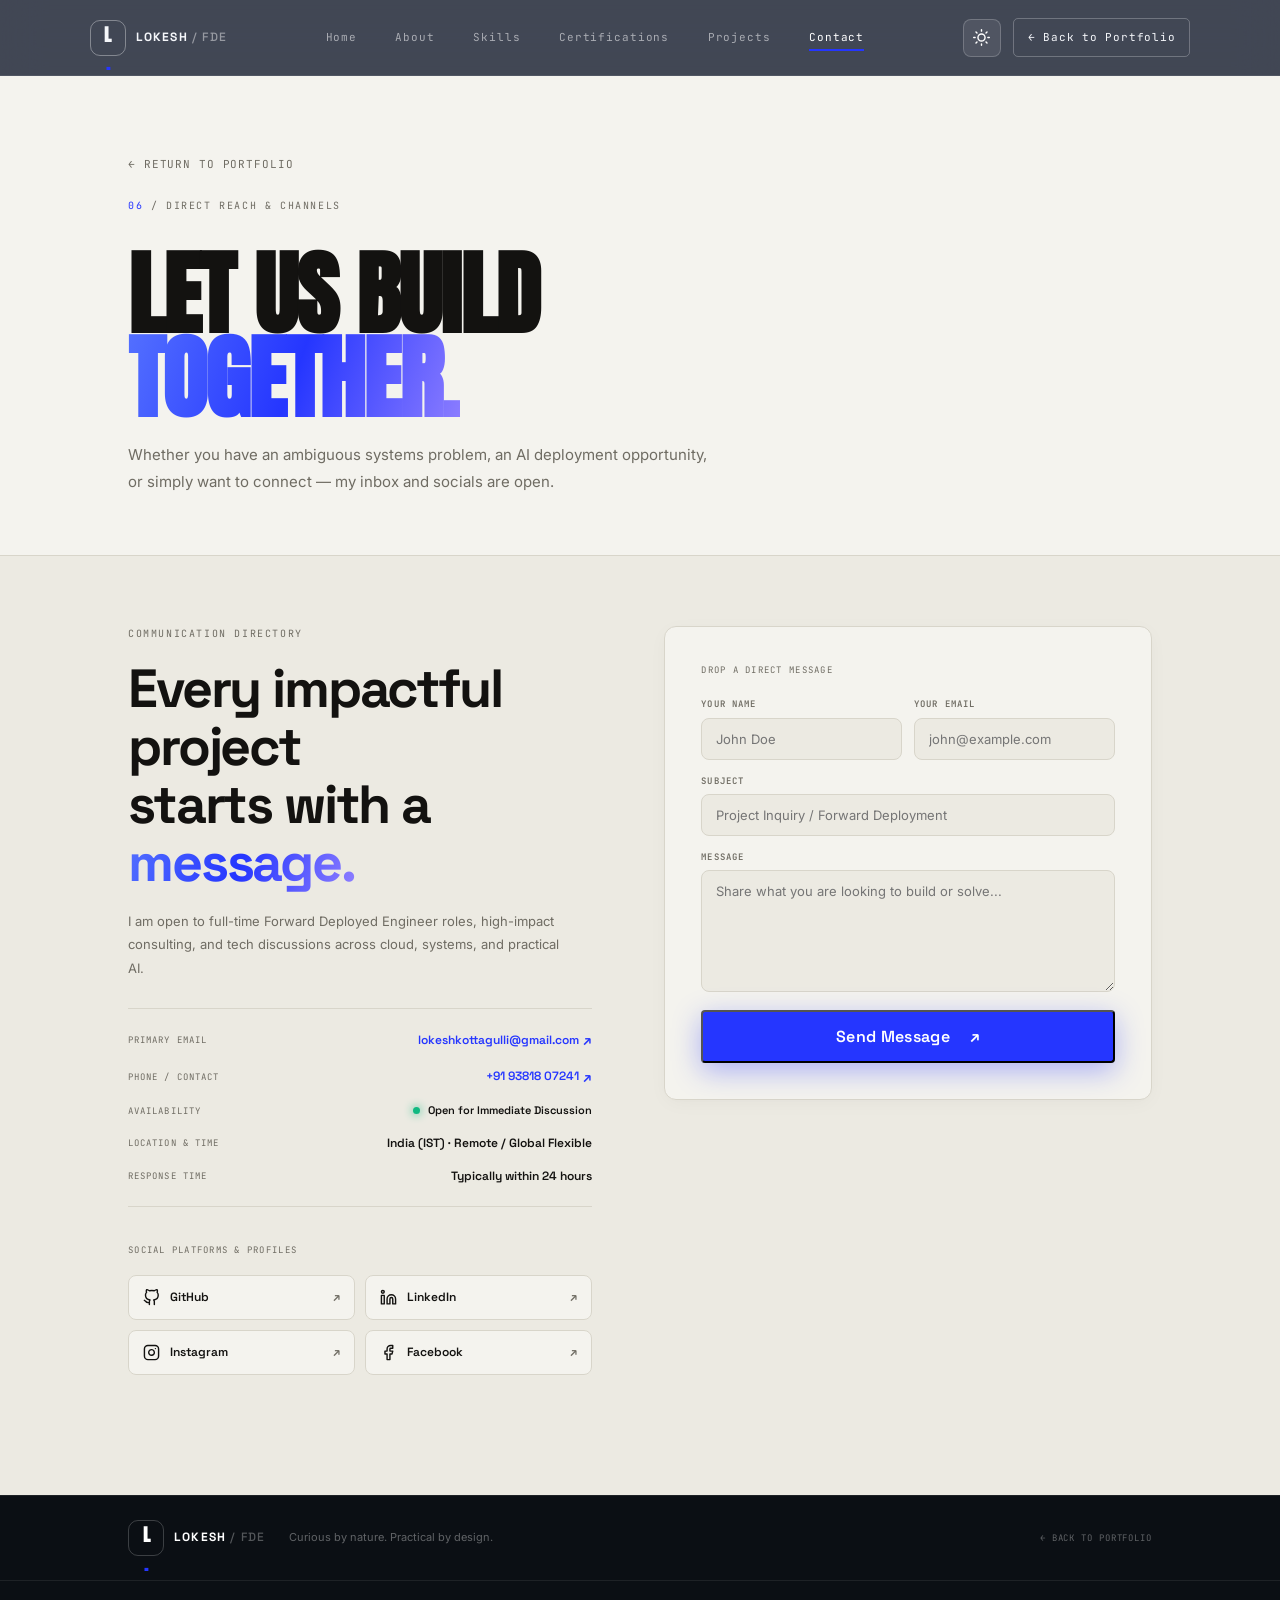
==== commit 1b29dc88: "Update contact info: Set email to lokeshkottagulli@gmail.com and add phone contact" ====
--- a/contact.html
+++ b/contact.html
@@ -131,7 +131,11 @@
             <div class="contact-info-list">
               <div class="contact-info-item">
                 <span class="info-label">PRIMARY EMAIL</span>
-                <a href="mailto:lokesh@example.com" class="info-value email-link">lokesh@example.com <span class="arr">&#x2197;</span></a>
+                <a href="mailto:lokeshkottagulli@gmail.com" class="info-value email-link">lokeshkottagulli@gmail.com <span class="arr">&#x2197;</span></a>
+              </div>
+              <div class="contact-info-item">
+                <span class="info-label">PHONE / CONTACT</span>
+                <a href="tel:+919381807241" class="info-value phone-link">+91 93818 07241 <span class="arr">&#x2197;</span></a>
               </div>
               <div class="contact-info-item">
                 <span class="info-label">AVAILABILITY</span>
--- a/style.css
+++ b/style.css
@@ -2069,20 +2069,24 @@
   color: var(--ink);
 }
 
-.email-link {
+.email-link,
+.phone-link {
   color: var(--accent);
   transition: color .2s;
   display: inline-flex;
   align-items: center;
   gap: 4px;
-}
-
-.email-link:hover {
-  color: #1522c7;
+  text-decoration: none;
+}
+
+.email-link:hover,
+.phone-link:hover {
+  color: var(--accent-hover);
   text-decoration: underline;
 }
 
-.email-link .arr {
+.email-link .arr,
+.phone-link .arr {
   font-size: 14px;
 }
 
